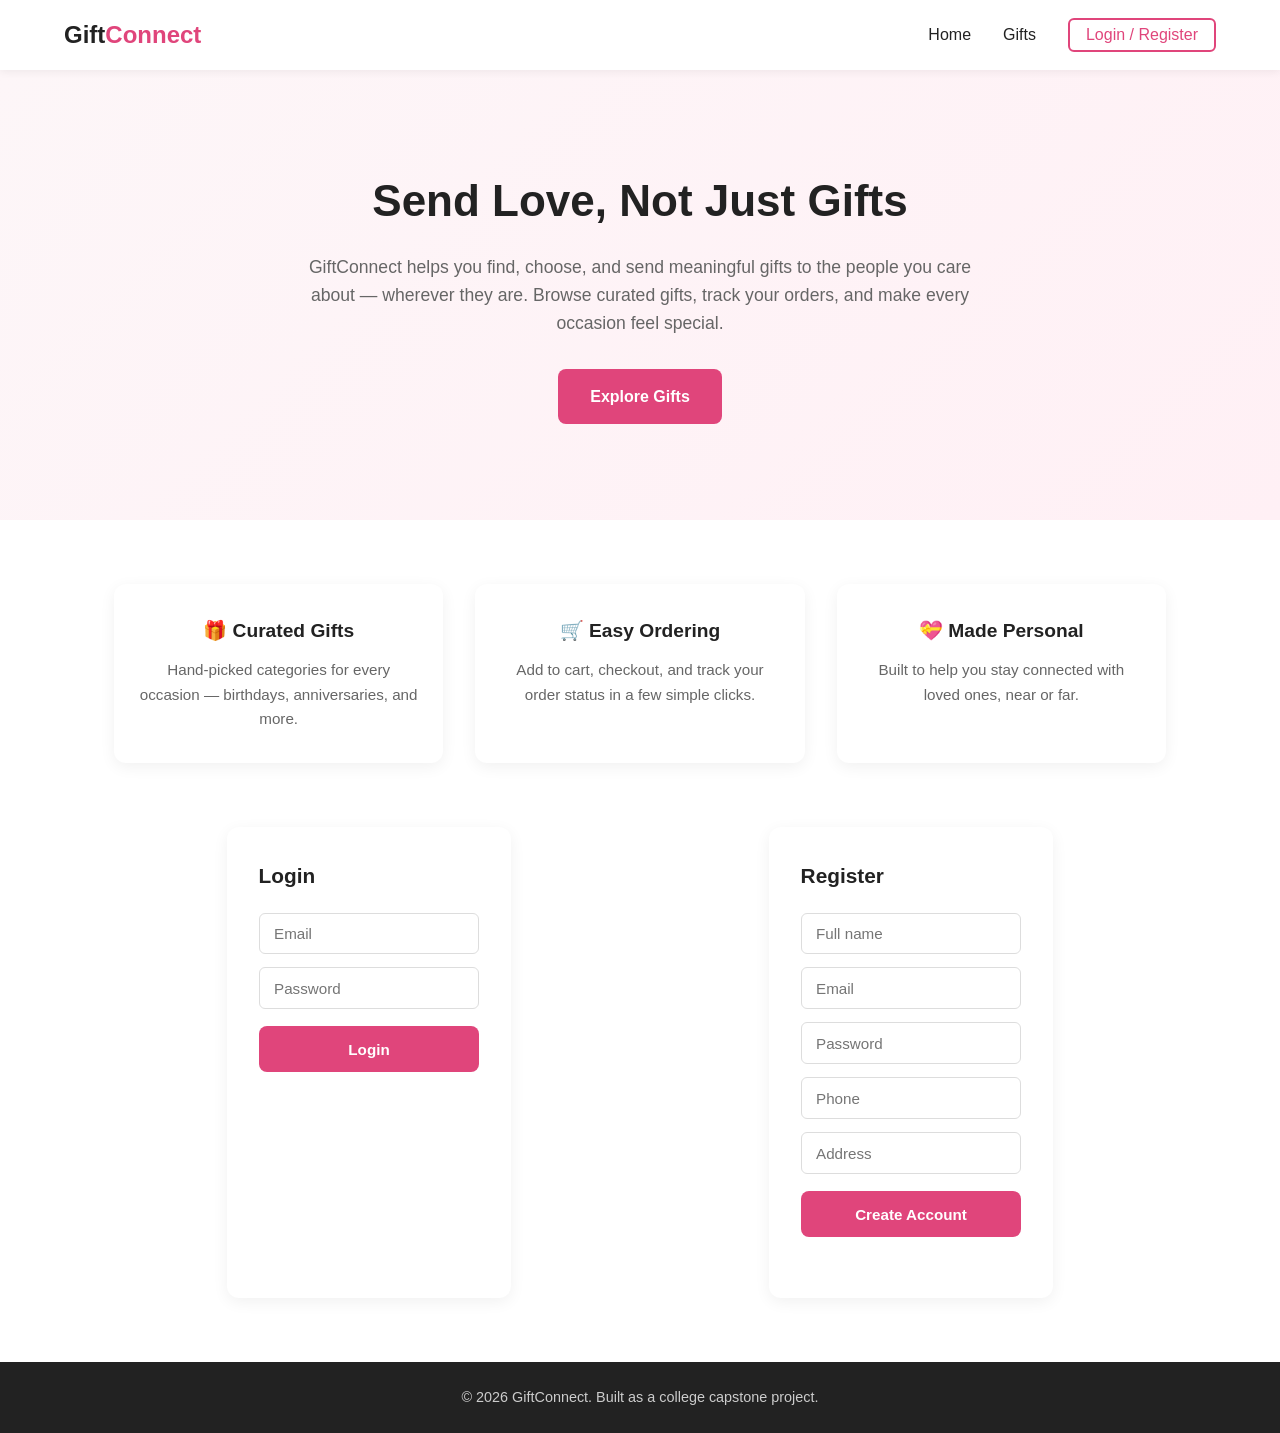
==== src/main/resources/static/cart.html @ c265de92 "Add customer cart and checkout frontend" ====
<!DOCTYPE html>
<html lang="en">
<head>
    <meta charset="UTF-8">
    <meta name="viewport" content="width=device-width, initial-scale=1.0">
    <title>Your Cart | GiftConnect</title>
    <link rel="stylesheet" href="css/style.css">
    <link rel="stylesheet" href="css/cart.css">
</head>
<body>

    <header class="app-navbar">
        <div class="app-nav-container">
            <a href="dashboard.html" class="logo">Gift<span>Connect</span></a>
            <ul class="app-nav-links">
                <li><a href="dashboard.html">Dashboard</a></li>
                <li><a href="categories.html">Categories</a></li>
                <li><a href="products.html">Products</a></li>
                <li><a href="orders.html">Orders</a></li>
                <li><a href="cart.html" class="active">Cart<span class="cart-count" id="cartCount"></span></a></li>
            </ul>
            <div class="app-nav-user">
                <span id="currentUserEmail">…</span>
                <button class="btn-small delete" id="navLogoutBtn">Logout</button>
            </div>
        </div>
    </header>

    <main class="app-main">
        <div class="page-header">
            <h1>Your cart</h1>
        </div>

        <div id="cartMessage" class="cart-notice" style="display:none;"></div>

        <div id="cartContent" style="display:none;">
            <table class="data-table">
                <thead>
                    <tr>
                        <th>Item</th>
                        <th>Price</th>
                        <th>Quantity</th>
                        <th>Subtotal</th>
                        <th></th>
                    </tr>
                </thead>
                <tbody id="cartTableBody">
                    <!-- rows injected by cart.js -->
                </tbody>
            </table>

            <div class="cart-summary">
                <div>
                    <div class="cart-total-label">Order total</div>
                    <div class="cart-total" id="cartTotal">₹0.00</div>
                </div>
                <div class="cart-actions">
                    <a href="products.html" class="btn-secondary link-btn">Continue shopping</a>
                    <button type="button" class="btn-primary" id="checkoutBtn">Proceed to checkout</button>
                </div>
                <p class="cart-hint" id="cartHint" style="display:none;"></p>
            </div>
        </div>

        <div class="empty-state" id="cartEmpty" style="display:none;">
            Your cart is empty. <a href="products.html">Browse products</a> to add a gift.
        </div>
    </main>

    <footer class="footer">
        <p>&copy; 2026 GiftConnect. Built as a college capstone project.</p>
    </footer>

    <script src="js/auth-guard.js"></script>
    <script src="js/cart-common.js"></script>
    <script src="js/cart.js"></script>
</body>
</html>
---- src/main/resources/static/css/style.css ----
* {
    margin: 0;
    padding: 0;
    box-sizing: border-box;
}

:root {
    --primary: #e0457b;
    --primary-dark: #b8305f;
    --text-dark: #222;
    --text-light: #666;
    --bg-light: #fdf6f8;
}

body {
    font-family: 'Segoe UI', Tahoma, Geneva, Verdana, sans-serif;
    color: var(--text-dark);
    line-height: 1.6;
}

a {
    text-decoration: none;
    color: inherit;
}

/* ===== Navbar ===== */
.navbar {
    position: sticky;
    top: 0;
    background: #fff;
    box-shadow: 0 2px 8px rgba(0, 0, 0, 0.06);
    z-index: 100;
}

.nav-container {
    max-width: 1200px;
    margin: 0 auto;
    display: flex;
    align-items: center;
    justify-content: space-between;
    padding: 1rem 1.5rem;
}

.logo {
    font-size: 1.5rem;
    font-weight: 700;
    color: var(--text-dark);
}

.logo span {
    color: var(--primary);
}

.nav-links {
    list-style: none;
    display: flex;
    align-items: center;
    gap: 2rem;
}

.nav-links a {
    font-weight: 500;
    color: var(--text-dark);
    transition: color 0.2s ease;
}

.nav-links a:hover {
    color: var(--primary);
}

.btn-outline {
    border: 2px solid var(--primary);
    padding: 0.4rem 1rem;
    border-radius: 6px;
    color: var(--primary) !important;
}

.btn-outline:hover {
    background: var(--primary);
    color: #fff !important;
}

.hamburger {
    display: none;
    flex-direction: column;
    gap: 5px;
    background: none;
    border: none;
    cursor: pointer;
}

.hamburger span {
    width: 25px;
    height: 3px;
    background: var(--text-dark);
    border-radius: 2px;
}

/* ===== Hero ===== */
.hero {
    background: linear-gradient(135deg, var(--bg-light), #fff0f5);
    text-align: center;
    padding: 6rem 1.5rem;
}

.hero-content {
    max-width: 700px;
    margin: 0 auto;
}

.hero h1 {
    font-size: 2.75rem;
    margin-bottom: 1rem;
    color: var(--text-dark);
}

.hero p {
    font-size: 1.1rem;
    color: var(--text-light);
    margin-bottom: 2rem;
}

.btn-primary {
    display: inline-block;
    background: var(--primary);
    color: #fff;
    padding: 0.9rem 2rem;
    border-radius: 8px;
    font-weight: 600;
    transition: background 0.2s ease, transform 0.2s ease;
}

.btn-primary:hover {
    background: var(--primary-dark);
    transform: translateY(-2px);
}

/* ===== Features ===== */
.features {
    display: grid;
    grid-template-columns: repeat(auto-fit, minmax(240px, 1fr));
    gap: 2rem;
    max-width: 1100px;
    margin: 4rem auto;
    padding: 0 1.5rem;
}

.feature-card {
    background: #fff;
    border-radius: 12px;
    padding: 2rem 1.5rem;
    text-align: center;
    box-shadow: 0 4px 16px rgba(0, 0, 0, 0.06);
    transition: transform 0.2s ease;
}

.feature-card:hover {
    transform: translateY(-5px);
}

.feature-card h3 {
    margin-bottom: 0.75rem;
    font-size: 1.2rem;
}

.feature-card p {
    color: var(--text-light);
    font-size: 0.95rem;
}

/* ===== Auth Section ===== */
.auth-section {
    max-width: 1100px;
    margin: 2rem auto 4rem;
    padding: 0 1.5rem;
}

.auth-forms {
    display: grid;
    grid-template-columns: repeat(auto-fit, minmax(280px, 1fr));
    gap: 2rem;
}

.auth-card {
    background: #fff;
    border-radius: 12px;
    padding: 2rem;
    box-shadow: 0 4px 16px rgba(0, 0, 0, 0.06);
    max-width: 420px;
    margin: 0 auto;
}

.auth-card h2 {
    margin-bottom: 1.25rem;
    font-size: 1.3rem;
}

.auth-card form {
    display: flex;
    flex-direction: column;
    gap: 0.85rem;
}

.auth-card input {
    padding: 0.7rem 0.9rem;
    border: 1px solid #ddd;
    border-radius: 6px;
    font-size: 0.95rem;
    font-family: inherit;
}

.auth-card input:focus {
    outline: none;
    border-color: var(--primary);
}

.auth-card .btn-primary {
    border: none;
    cursor: pointer;
    font-family: inherit;
    font-size: 0.95rem;
    margin-top: 0.25rem;
}

.form-message {
    margin-top: 0.75rem;
    font-size: 0.9rem;
    min-height: 1.2em;
}

.form-message.success {
    color: #2a8f4a;
}

.form-message.error {
    color: #d33;
}

/* ===== App shell (dashboard / categories / products pages) ===== */
.app-navbar {
    background: #fff;
    box-shadow: 0 2px 8px rgba(0, 0, 0, 0.06);
    position: sticky;
    top: 0;
    z-index: 100;
}

.app-nav-container {
    max-width: 1200px;
    margin: 0 auto;
    display: flex;
    align-items: center;
    justify-content: space-between;
    padding: 1rem 1.5rem;
    flex-wrap: wrap;
    gap: 1rem;
}

.app-nav-links {
    list-style: none;
    display: flex;
    gap: 1.5rem;
    align-items: center;
}

.app-nav-links a {
    font-weight: 500;
    color: var(--text-dark);
    padding: 0.4rem 0.2rem;
    border-bottom: 2px solid transparent;
}

.app-nav-links a:hover,
.app-nav-links a.active {
    color: var(--primary);
    border-bottom-color: var(--primary);
}

.app-nav-user {
    display: flex;
    align-items: center;
    gap: 1rem;
    font-size: 0.9rem;
    color: var(--text-light);
}

.app-main {
    max-width: 1200px;
    margin: 0 auto;
    padding: 2rem 1.5rem 4rem;
}

.page-header {
    display: flex;
    justify-content: space-between;
    align-items: center;
    flex-wrap: wrap;
    gap: 1rem;
    margin-bottom: 1.5rem;
}

.page-header h1 {
    font-size: 1.6rem;
}

.dashboard-tiles {
    display: grid;
    grid-template-columns: repeat(auto-fit, minmax(220px, 1fr));
    gap: 1.5rem;
    margin-top: 2rem;
}

.dashboard-tile {
    background: #fff;
    border-radius: 12px;
    padding: 1.75rem;
    box-shadow: 0 4px 16px rgba(0, 0, 0, 0.06);
    text-align: left;
}

.dashboard-tile h3 {
    margin-bottom: 0.5rem;
}

.dashboard-tile p {
    color: var(--text-light);
    font-size: 0.9rem;
    margin-bottom: 1rem;
}

.toolbar {
    display: flex;
    gap: 0.75rem;
    flex-wrap: wrap;
    align-items: center;
    margin-bottom: 1.5rem;
}

.toolbar input,
.toolbar select {
    padding: 0.55rem 0.8rem;
    border: 1px solid #ddd;
    border-radius: 6px;
    font-size: 0.9rem;
    font-family: inherit;
}

.btn-small {
    padding: 0.4rem 0.9rem;
    border-radius: 6px;
    border: none;
    font-size: 0.85rem;
    cursor: pointer;
    font-family: inherit;
}

.btn-small.edit {
    background: var(--bg-light);
    color: var(--primary-dark);
}

.btn-small.delete {
    background: #fdecec;
    color: #c0392b;
}

.data-table {
    width: 100%;
    border-collapse: collapse;
    background: #fff;
    border-radius: 12px;
    overflow: hidden;
    box-shadow: 0 4px 16px rgba(0, 0, 0, 0.06);
}

.data-table th,
.data-table td {
    text-align: left;
    padding: 0.85rem 1rem;
    border-bottom: 1px solid #f0f0f0;
    font-size: 0.9rem;
}

.data-table th {
    background: var(--bg-light);
    font-weight: 600;
}

.badge {
    display: inline-block;
    padding: 0.2rem 0.6rem;
    border-radius: 20px;
    font-size: 0.75rem;
    font-weight: 600;
}

.badge.in-stock {
    background: #e6f7ec;
    color: #1c7c3c;
}

.badge.out-of-stock {
    background: #fdecec;
    color: #c0392b;
}

.badge.inactive {
    background: #f0f0f0;
    color: #777;
}

.modal-overlay {
    position: fixed;
    inset: 0;
    background: rgba(0, 0, 0, 0.4);
    display: none;
    align-items: center;
    justify-content: center;
    padding: 1rem;
    z-index: 200;
}

.modal-overlay.open {
    display: flex;
}

.modal-box {
    background: #fff;
    border-radius: 12px;
    padding: 2rem;
    max-width: 480px;
    width: 100%;
    max-height: 90vh;
    overflow-y: auto;
}

.modal-box h2 {
    margin-bottom: 1.25rem;
}

.modal-box form {
    display: flex;
    flex-direction: column;
    gap: 0.85rem;
}

.modal-box input,
.modal-box textarea,
.modal-box select {
    padding: 0.7rem 0.9rem;
    border: 1px solid #ddd;
    border-radius: 6px;
    font-size: 0.95rem;
    font-family: inherit;
}

.modal-actions {
    display: flex;
    justify-content: flex-end;
    gap: 0.75rem;
    margin-top: 0.5rem;
}

.btn-secondary {
    background: #eee;
    color: var(--text-dark);
    border: none;
    padding: 0.7rem 1.4rem;
    border-radius: 8px;
    cursor: pointer;
    font-family: inherit;
    font-weight: 600;
}

.empty-state {
    text-align: center;
    color: var(--text-light);
    padding: 3rem 1rem;
}

/* ===== Footer ===== */
.footer {
    background: var(--text-dark);
    color: #ccc;
    text-align: center;
    padding: 1.5rem;
    font-size: 0.9rem;
}

/* ===== Responsive ===== */
@media (max-width: 768px) {
    .nav-links {
        position: absolute;
        top: 100%;
        left: 0;
        right: 0;
        background: #fff;
        flex-direction: column;
        align-items: flex-start;
        padding: 1rem 1.5rem;
        gap: 1rem;
        display: none;
        box-shadow: 0 4px 8px rgba(0, 0, 0, 0.06);
    }

    .nav-links.active {
        display: flex;
    }

    .hamburger {
        display: flex;
    }

    .hero h1 {
        font-size: 2rem;
    }
}
---- src/main/resources/static/css/cart.css ----
/* Cart + checkout styles. Additive: loaded AFTER style.css, reuses its variables. */

.link-btn {
    display: inline-block;
    text-decoration: none;
    text-align: center;
}

button:disabled {
    opacity: 0.55;
    cursor: not-allowed;
}

/* Cart count next to the "Cart" nav link */
.cart-count {
    display: inline-block;
    min-width: 1.25rem;
    margin-left: 0.35rem;
    padding: 0 0.4rem;
    border-radius: 999px;
    background: var(--primary-dark, #b3365a);
    color: #fff;
    font-size: 0.75rem;
    line-height: 1.25rem;
    text-align: center;
}

.cart-count:empty {
    display: none;
}

/* Toast */
.cart-toast {
    position: fixed;
    left: 50%;
    bottom: 1.5rem;
    transform: translateX(-50%) translateY(12px);
    max-width: 90vw;
    padding: 0.75rem 1.25rem;
    border-radius: 8px;
    background: #1f2937;
    color: #fff;
    box-shadow: 0 6px 20px rgba(0, 0, 0, 0.2);
    opacity: 0;
    pointer-events: none;
    transition: opacity 0.2s ease, transform 0.2s ease;
    z-index: 3000;
}

.cart-toast.show {
    opacity: 1;
    transform: translateX(-50%) translateY(0);
}

.cart-toast.error {
    background: #b42318;
}

/* Product card actions (products.html) */
.product-card-actions {
    display: flex;
    gap: 0.5rem;
}

.product-card-actions button {
    flex: 1;
}

/* Inline notices */
.cart-notice {
    margin: 0 0 1rem;
    padding: 0.75rem 1rem;
    border-radius: 8px;
    background: var(--bg-light, #f7f1f3);
    color: var(--text-dark, #222);
}

.cart-notice.error {
    background: #fdecea;
    color: #b42318;
}

/* Cart page */
.cart-line {
    display: flex;
    align-items: center;
    gap: 0.9rem;
}

.cart-thumb {
    width: 56px;
    height: 56px;
    flex-shrink: 0;
    display: flex;
    align-items: center;
    justify-content: center;
    overflow: hidden;
    border-radius: 8px;
    background: var(--bg-light, #f7f1f3);
    font-size: 1.6rem;
}

.cart-thumb img {
    width: 100%;
    height: 100%;
    object-fit: cover;
    display: block;
}

.cart-line-name {
    font-weight: 600;
}

.cart-line-note {
    margin-top: 0.2rem;
    font-size: 0.8rem;
    color: #b42318;
}

.qty-control {
    display: inline-flex;
    align-items: center;
    gap: 0.35rem;
}

.qty-control button {
    width: 2rem;
    height: 2rem;
    border: 1px solid #ddd;
    border-radius: 6px;
    background: #fff;
    font-size: 1rem;
    cursor: pointer;
}

.qty-control input {
    width: 3.5rem;
    padding: 0.4rem;
    border: 1px solid #ddd;
    border-radius: 6px;
    text-align: center;
    font-family: inherit;
}

.cart-summary {
    display: flex;
    flex-wrap: wrap;
    justify-content: space-between;
    align-items: center;
    gap: 1rem;
    margin-top: 1.5rem;
    padding: 1.25rem 1.5rem;
    border-radius: 12px;
    background: #fff;
    box-shadow: 0 4px 16px rgba(0, 0, 0, 0.06);
}

.cart-total-label {
    font-size: 0.85rem;
    color: var(--text-light, #666);
}

.cart-total {
    font-size: 1.4rem;
    font-weight: 700;
}

.cart-actions {
    display: flex;
    flex-wrap: wrap;
    gap: 0.75rem;
}

.cart-actions .btn-primary,
.cart-actions .btn-secondary {
    border: none;
    cursor: pointer;
}

.cart-hint {
    flex-basis: 100%;
    margin: 0;
    font-size: 0.85rem;
    color: #b42318;
}

/* Checkout page */
.checkout-section {
    margin-bottom: 1.5rem;
    padding: 1.5rem;
    border-radius: 12px;
    background: #fff;
    box-shadow: 0 4px 16px rgba(0, 0, 0, 0.06);
}

.checkout-section h2 {
    margin-bottom: 1rem;
    font-size: 1.1rem;
}

.form-grid {
    display: grid;
    grid-template-columns: repeat(2, minmax(0, 1fr));
    gap: 0.75rem 1rem;
}

.form-grid .full {
    grid-column: 1 / -1;
}

.field label {
    display: block;
    margin-bottom: 0.25rem;
    font-size: 0.85rem;
    font-weight: 600;
}

.field input,
.field textarea {
    width: 100%;
    padding: 0.65rem 0.75rem;
    border: 1px solid #ddd;
    border-radius: 6px;
    font-family: inherit;
    font-size: 0.95rem;
}

.review-total {
    margin-top: 1rem;
    text-align: right;
    font-size: 1.2rem;
    font-weight: 700;
}

.payment-options {
    display: grid;
    gap: 0.6rem;
}

.payment-option {
    display: flex;
    align-items: center;
    gap: 0.6rem;
    padding: 0.75rem 1rem;
    border: 1px solid #ddd;
    border-radius: 8px;
    cursor: pointer;
}

.payment-option:has(input:checked) {
    border-color: var(--primary-dark, #b3365a);
    background: var(--bg-light, #f7f1f3);
}

.demo-option {
    display: block;
    margin-top: 0.9rem;
    font-size: 0.85rem;
    color: var(--text-light, #666);
}

.place-order-btn {
    padding: 0.85rem 2rem;
    border: none;
    cursor: pointer;
    font-size: 1rem;
}

.confirmation-box {
    padding: 1.75rem;
    border-radius: 12px;
    background: #fff;
    box-shadow: 0 4px 16px rgba(0, 0, 0, 0.06);
}

.confirmation-box h2 {
    margin-bottom: 0.5rem;
}

.confirmation-box .cart-actions {
    margin-top: 1.25rem;
}

@media (max-width: 600px) {
    .form-grid {
        grid-template-columns: 1fr;
    }

    .cart-actions {
        width: 100%;
    }
}
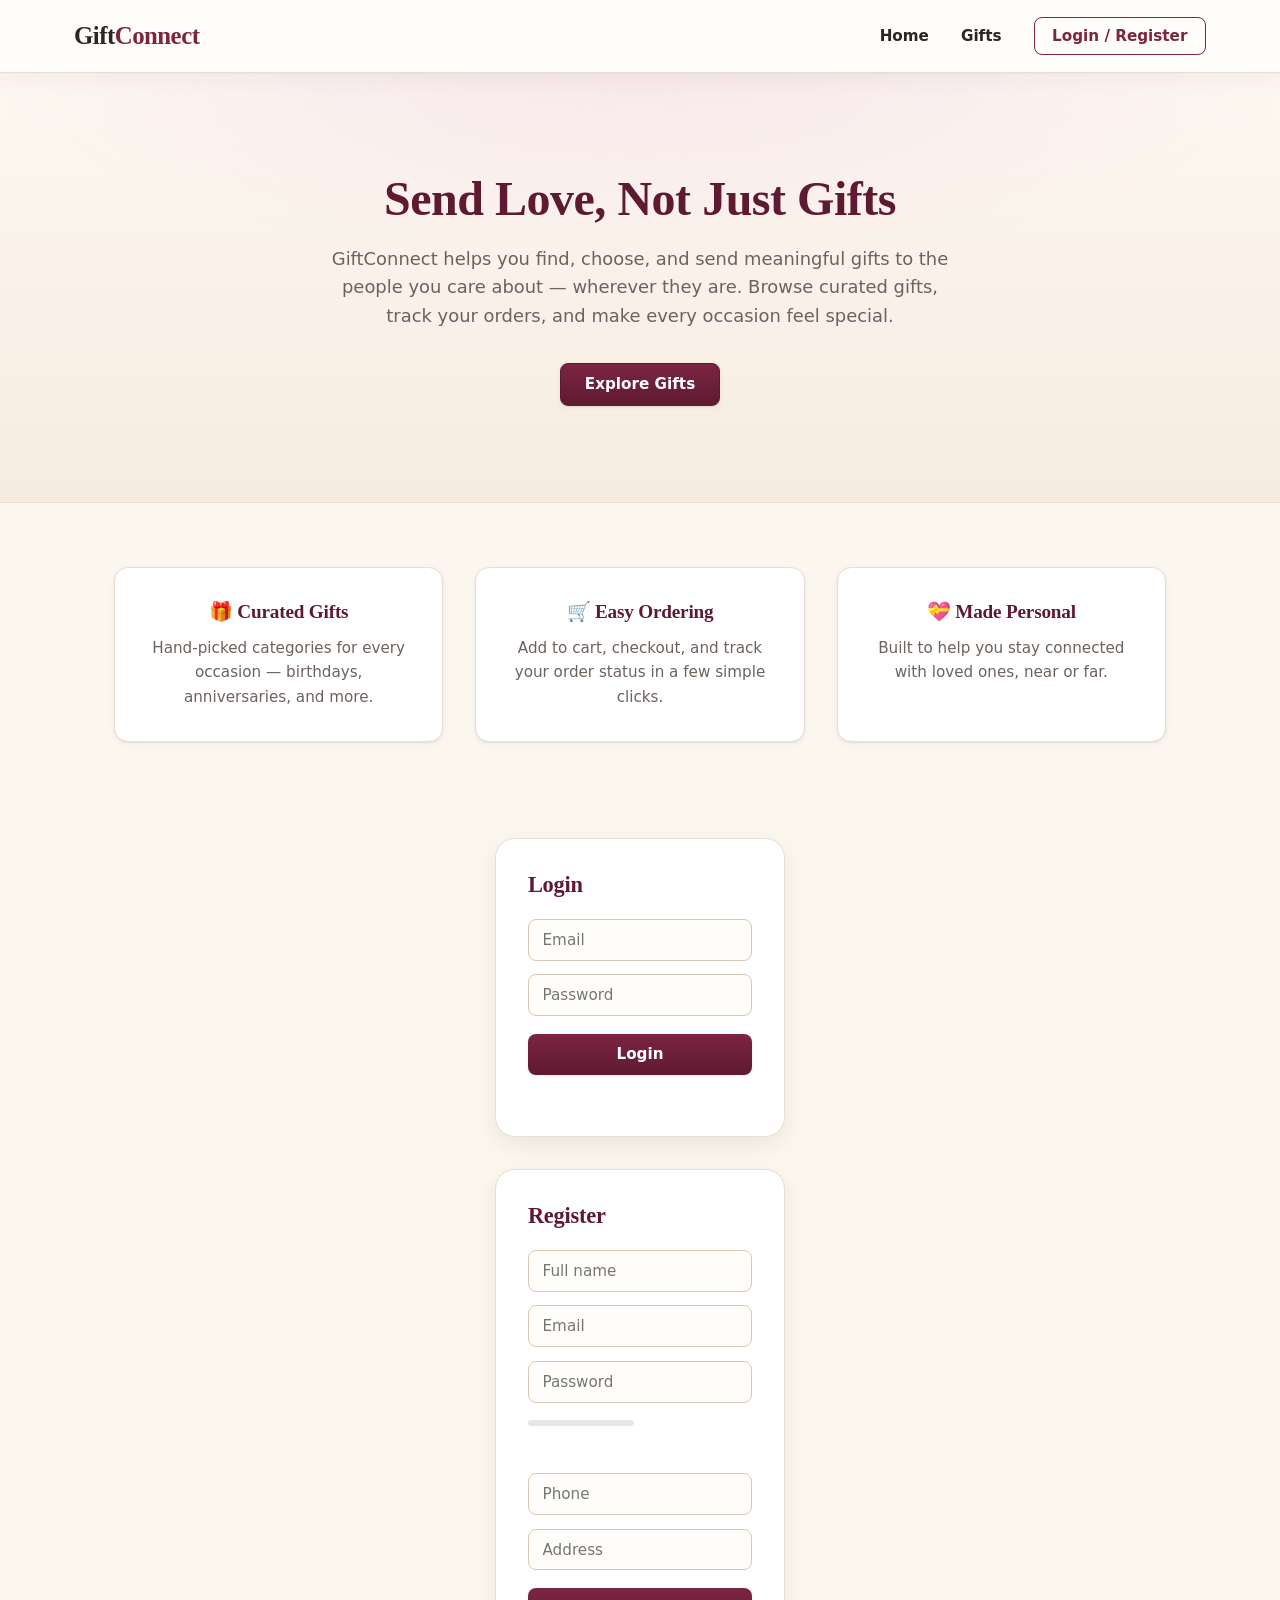
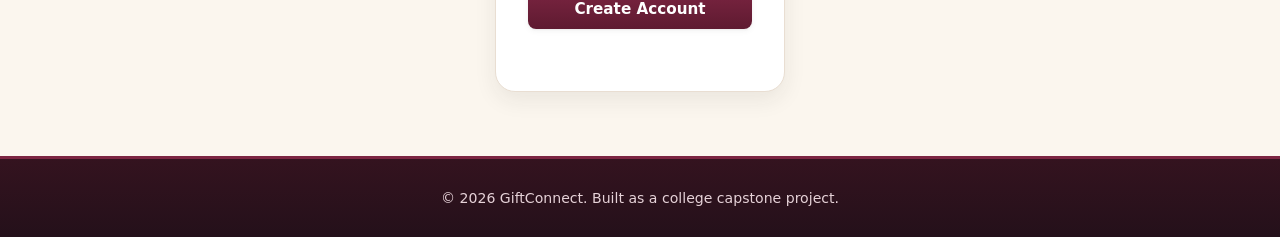
==== commit e77920c6: "feat: add account profile and password management" ====
--- a/src/main/resources/static/cart.html
+++ b/src/main/resources/static/cart.html
@@ -6,6 +6,7 @@
     <title>Your Cart | GiftConnect</title>
     <link rel="stylesheet" href="css/style.css">
     <link rel="stylesheet" href="css/cart.css">
+    <link rel="stylesheet" href="css/theme.css">
 </head>
 <body>
 
@@ -17,6 +18,7 @@
                 <li><a href="categories.html">Categories</a></li>
                 <li><a href="products.html">Products</a></li>
                 <li><a href="orders.html">Orders</a></li>
+                <li><a href="profile.html">Profile</a></li>
                 <li><a href="cart.html" class="active">Cart<span class="cart-count" id="cartCount"></span></a></li>
             </ul>
             <div class="app-nav-user">
--- a/src/main/resources/static/css/style.css
+++ b/src/main/resources/static/css/style.css
@@ -515,3 +515,192 @@
         font-size: 2rem;
     }
 }
+
+/* ===== Product browsing (customer view) ===== */
+.section-heading {
+    font-size: 1.15rem;
+    margin: 0.25rem 0 1rem;
+}
+
+.btn-small.view {
+    background: var(--bg-light);
+    color: var(--primary-dark);
+}
+
+.product-grid {
+    display: grid;
+    grid-template-columns: repeat(auto-fill, minmax(240px, 1fr));
+    gap: 1.5rem;
+    margin-bottom: 2rem;
+}
+
+.product-card {
+    background: #fff;
+    border-radius: 12px;
+    overflow: hidden;
+    box-shadow: 0 4px 16px rgba(0, 0, 0, 0.06);
+    display: flex;
+    flex-direction: column;
+    transition: transform 0.2s ease;
+}
+
+.product-card:hover {
+    transform: translateY(-4px);
+}
+
+.product-card-img-wrap {
+    height: 170px;
+    background: var(--bg-light);
+    display: flex;
+    align-items: center;
+    justify-content: center;
+    flex-shrink: 0;
+}
+
+.product-card-img {
+    width: 100%;
+    height: 100%;
+    object-fit: cover;
+    display: block;
+}
+
+.product-img-placeholder {
+    font-size: 3rem;
+    display: flex;
+    align-items: center;
+    justify-content: center;
+    width: 100%;
+    height: 100%;
+}
+
+.product-card-body {
+    padding: 1rem 1.1rem 1.25rem;
+    display: flex;
+    flex-direction: column;
+    gap: 0.4rem;
+    flex: 1;
+}
+
+.product-card-category {
+    font-size: 0.75rem;
+    font-weight: 600;
+    color: var(--primary-dark);
+    text-transform: uppercase;
+    letter-spacing: 0.03em;
+}
+
+.product-card-name {
+    font-size: 1.05rem;
+    line-height: 1.35;
+}
+
+.product-card-desc {
+    color: var(--text-light);
+    font-size: 0.88rem;
+    display: -webkit-box;
+    -webkit-line-clamp: 3;
+    -webkit-box-orient: vertical;
+    overflow: hidden;
+    min-height: 4em;
+}
+
+.product-card-meta {
+    display: flex;
+    align-items: center;
+    justify-content: space-between;
+    gap: 0.5rem;
+    margin-top: auto;
+    margin-bottom: 0.75rem;
+}
+
+.product-card-price {
+    font-weight: 700;
+    color: var(--text-dark);
+    font-size: 1.05rem;
+}
+
+.product-details-btn {
+    border: none;
+    cursor: pointer;
+    font-family: inherit;
+    font-size: 0.9rem;
+    padding: 0.65rem 1rem;
+    text-align: center;
+}
+
+/* Product details modal */
+.product-detail-box {
+    max-width: 560px;
+}
+
+.product-detail-img {
+    width: 100%;
+    max-height: 300px;
+    object-fit: cover;
+    border-radius: 8px;
+    margin-bottom: 1.25rem;
+}
+
+.product-detail-placeholder {
+    height: 220px;
+    border-radius: 8px;
+    background: var(--bg-light);
+    margin-bottom: 1.25rem;
+    font-size: 4rem;
+}
+
+.product-detail-price {
+    font-size: 1.4rem;
+    font-weight: 700;
+    color: var(--primary-dark);
+    margin: 0.25rem 0 0.75rem;
+}
+
+.product-detail-desc {
+    color: var(--text-light);
+    margin-bottom: 1rem;
+}
+
+.product-detail-stock {
+    margin-bottom: 0.5rem;
+}
+
+/* ===== Phase 1: Password strength meter (register form) ===== */
+.pw-strength {
+    display: flex;
+    align-items: center;
+    gap: 0.5rem;
+    margin: 0.25rem 0 0.5rem;
+}
+.pw-strength-track {
+    flex: 1;
+    height: 6px;
+    background: #e5e7eb;
+    border-radius: 3px;
+    overflow: hidden;
+}
+.pw-strength-track > div {
+    height: 100%;
+    width: 0;
+    background: #d1d5db;
+    border-radius: 3px;
+    transition: width 0.25s ease, background-color 0.25s ease;
+}
+.pw-strength > span {
+    font-size: 0.8rem;
+    min-width: 110px;
+}
+.pw-hints {
+    list-style: none;
+    margin: 0 0 0.75rem;
+    padding: 0;
+    font-size: 0.78rem;
+    color: var(--text-light);
+}
+.pw-hints li::before { content: '( ) '; }
+.pw-hints li.ok { color: #16a34a; }
+.pw-hints li.ok::before { content: '( ) '; }
+
+/* ===== Phase 1: form message colors (OTP page reuses .form-message) ===== */
+.form-message.error { color: #dc2626; }
+.form-message.success { color: #16a34a; }
--- a/src/main/resources/static/css/theme.css
+++ b/src/main/resources/static/css/theme.css
@@ -0,0 +1,751 @@
+/* ============================================================================
+   GiftConnect — shared design system (Phase 1)
+   ----------------------------------------------------------------------------
+   Loaded LAST on every page (after style.css and cart.css) so it refines the
+   existing visual language without discarding it:
+     • re-declares the existing custom properties (--primary, --text-dark,
+       --text-light, --bg-light, --primary-dark) so older rules keep working,
+     • adds a warm, premium token set and reusable component polish.
+   Purely presentational. No behavior, layout structure, or JS hooks change.
+   ========================================================================== */
+
+/* ---------------------------------------------------------------- 1. Tokens */
+:root {
+    /* Typography */
+    --font-display: Georgia, "Iowan Old Style", "Palatino Linotype", "Times New Roman", serif;
+    --font-body: "Segoe UI", system-ui, -apple-system, BlinkMacSystemFont, Roboto, Helvetica, Arial, sans-serif;
+
+    /* Surfaces — warm ivory / cream */
+    --bg: #fbf6ee;
+    --bg-2: #f6ece0;
+    --surface: #ffffff;
+    --surface-2: #fbf3ea;
+    --bg-light: #f7ece0;          /* reused by existing rules */
+
+    /* Brand — deep plum / burgundy + soft blush */
+    --primary: #7c2542;
+    --primary-dark: #5e1a30;
+    --primary-soft: #f2dbe2;
+    --blush: #f7e3ea;
+    --blush-2: #ecccd8;
+    --accent: #c07a8f;
+
+    /* Text */
+    --text-dark: #2c2523;         /* charcoal */
+    --text-light: #6d625c;
+    --text-invert: #fdf8f2;
+
+    /* Lines */
+    --border: #e9ded2;
+    --border-strong: #d9c8b7;
+
+    /* Semantic */
+    --success: #1f7a45;
+    --success-bg: #e6f6ec;
+    --danger: #b3261e;
+    --danger-bg: #fbe9e7;
+    --warning: #9a6700;
+
+    /* Focus + elevation */
+    --focus: #b8567a;
+    --ring: 0 0 0 3px rgba(184, 86, 122, 0.35);
+    --shadow-sm: 0 1px 2px rgba(44, 37, 35, 0.06), 0 2px 6px rgba(44, 37, 35, 0.05);
+    --shadow: 0 8px 22px rgba(44, 37, 35, 0.08);
+    --shadow-lg: 0 20px 48px rgba(44, 37, 35, 0.16);
+
+    /* Shape + motion */
+    --radius-sm: 8px;
+    --radius: 14px;
+    --radius-lg: 20px;
+    --radius-pill: 999px;
+    --transition: 160ms ease;
+    --maxw: 1180px;
+}
+
+/* --------------------------------------------------------- 2. Base / reset */
+html {
+    -webkit-text-size-adjust: 100%;
+}
+
+body {
+    background: var(--bg);
+    color: var(--text-dark);
+    font-family: var(--font-body);
+    font-size: 16px;
+    line-height: 1.6;
+    min-height: 100vh;
+    display: flex;
+    flex-direction: column;
+}
+
+body > main,
+body > .app-main {
+    flex: 1 0 auto;
+}
+
+h1, h2, h3, h4 {
+    font-family: var(--font-display);
+    color: var(--text-dark);
+    line-height: 1.25;
+    letter-spacing: -0.01em;
+}
+
+p {
+    color: var(--text-light);
+}
+
+/* Visible, high-contrast keyboard focus everywhere (accessibility). */
+:where(a, button, input, select, textarea, summary, [tabindex]):focus-visible {
+    outline: 2px solid var(--focus);
+    outline-offset: 2px;
+    border-radius: 4px;
+}
+
+/* ------------------------------------------------------------ 3. Buttons */
+.btn-primary,
+.btn-secondary,
+.btn-outline {
+    display: inline-flex;
+    align-items: center;
+    justify-content: center;
+    gap: 0.5rem;
+    font-family: var(--font-body);
+    font-weight: 600;
+    font-size: 0.95rem;
+    line-height: 1.2;
+    padding: 0.72rem 1.5rem;
+    border-radius: var(--radius-sm);
+    text-align: center;
+    cursor: pointer;
+    transition: transform var(--transition), box-shadow var(--transition),
+                background-color var(--transition), filter var(--transition),
+                color var(--transition), border-color var(--transition);
+}
+
+.btn-primary {
+    background: linear-gradient(180deg, var(--primary), var(--primary-dark));
+    color: #fff;
+    border: 1px solid var(--primary-dark);
+    box-shadow: var(--shadow-sm);
+}
+
+.btn-primary:hover {
+    background: linear-gradient(180deg, #8a2c4c, var(--primary-dark));
+    transform: translateY(-1px);
+    box-shadow: var(--shadow);
+}
+
+.btn-secondary {
+    background: var(--surface);
+    color: var(--text-dark);
+    border: 1px solid var(--border-strong);
+    box-shadow: var(--shadow-sm);
+}
+
+.btn-secondary:hover {
+    background: var(--surface-2);
+    border-color: var(--accent);
+    transform: translateY(-1px);
+}
+
+.btn-outline {
+    border: 1.5px solid var(--primary);
+    color: var(--primary) !important;
+    background: transparent;
+    padding: 0.55rem 1.1rem;
+}
+
+.btn-outline:hover {
+    background: var(--primary);
+    color: #fff !important;
+}
+
+.btn-primary:active,
+.btn-secondary:active,
+.btn-outline:active {
+    transform: translateY(0);
+}
+
+.btn-primary:disabled,
+.btn-secondary:disabled,
+.btn-outline:disabled,
+button:disabled {
+    opacity: 0.55;
+    cursor: not-allowed;
+    transform: none;
+    box-shadow: none;
+}
+
+/* Small action buttons used across management tables. */
+.btn-small {
+    display: inline-flex;
+    align-items: center;
+    gap: 0.3rem;
+    padding: 0.42rem 0.9rem;
+    border-radius: var(--radius-pill);
+    border: 1px solid transparent;
+    background: var(--surface-2);
+    color: var(--text-dark);
+    font-family: var(--font-body);
+    font-size: 0.82rem;
+    font-weight: 600;
+    cursor: pointer;
+    transition: background-color var(--transition), color var(--transition),
+                border-color var(--transition), transform var(--transition);
+}
+
+.btn-small:hover {
+    transform: translateY(-1px);
+}
+
+.btn-small.edit,
+.btn-small.view {
+    background: var(--primary-soft);
+    color: var(--primary-dark);
+}
+
+.btn-small.edit:hover,
+.btn-small.view:hover {
+    background: var(--blush-2);
+}
+
+.btn-small.delete {
+    background: var(--danger-bg);
+    color: var(--danger);
+}
+
+.btn-small.delete:hover {
+    background: #f5d6d3;
+}
+
+/* ------------------------------------------------------------- 4. Forms */
+.auth-card input,
+.modal-box input,
+.modal-box textarea,
+.modal-box select,
+.field input,
+.field textarea,
+.otp-input {
+    width: 100%;
+    padding: 0.68rem 0.85rem;
+    border: 1px solid var(--border-strong);
+    border-radius: var(--radius-sm);
+    background: #fffdfa;
+    color: var(--text-dark);
+    font-family: var(--font-body);
+    font-size: 0.95rem;
+    transition: border-color var(--transition), box-shadow var(--transition),
+                background-color var(--transition);
+}
+
+.toolbar input,
+.toolbar select {
+    padding: 0.58rem 0.85rem;
+    border: 1px solid var(--border-strong);
+    border-radius: var(--radius-sm);
+    background: #fffdfa;
+    color: var(--text-dark);
+    font-family: var(--font-body);
+    font-size: 0.9rem;
+    transition: border-color var(--transition), box-shadow var(--transition);
+}
+
+.auth-card input:focus,
+.modal-box input:focus,
+.modal-box textarea:focus,
+.modal-box select:focus,
+.field input:focus,
+.field textarea:focus,
+.otp-input:focus,
+.toolbar input:focus,
+.toolbar select:focus {
+    outline: none;
+    border-color: var(--primary);
+    box-shadow: var(--ring);
+    background: #fff;
+}
+
+.field label,
+.demo-option {
+    color: var(--text-dark);
+}
+
+/* --------------------------------------------------- 5. Header / app shell */
+.navbar,
+.app-navbar {
+    background: rgba(255, 253, 250, 0.92);
+    -webkit-backdrop-filter: saturate(140%) blur(8px);
+    backdrop-filter: saturate(140%) blur(8px);
+    border-bottom: 1px solid var(--border);
+    box-shadow: 0 1px 0 rgba(44, 37, 35, 0.02), 0 8px 20px rgba(44, 37, 35, 0.04);
+}
+
+.nav-container,
+.app-nav-container {
+    max-width: var(--maxw);
+}
+
+.logo {
+    font-family: var(--font-display);
+    font-size: 1.55rem;
+    font-weight: 700;
+    letter-spacing: -0.02em;
+    color: var(--text-dark);
+}
+
+.logo span {
+    color: var(--primary);
+}
+
+.nav-links a,
+.app-nav-links a {
+    font-weight: 600;
+    font-size: 0.95rem;
+    color: var(--text-dark);
+}
+
+.app-nav-links a {
+    position: relative;
+    padding: 0.45rem 0.15rem;
+    border-bottom: 2px solid transparent;
+    transition: color var(--transition), border-color var(--transition);
+}
+
+.app-nav-links a:hover,
+.app-nav-links a.active {
+    color: var(--primary);
+    border-bottom-color: var(--primary);
+}
+
+.nav-links a:hover {
+    color: var(--primary);
+}
+
+.hamburger span {
+    background: var(--primary-dark);
+}
+
+.app-nav-user {
+    color: var(--text-light);
+    font-size: 0.88rem;
+}
+
+.app-main {
+    width: 100%;
+    max-width: var(--maxw);
+    margin: 0 auto;
+    padding: 2.25rem 1.5rem 4rem;
+}
+
+.page-header {
+    padding-bottom: 1rem;
+    border-bottom: 1px solid var(--border);
+}
+
+.page-header h1 {
+    font-size: 1.9rem;
+    color: var(--primary-dark);
+}
+
+.section-heading {
+    font-size: 1.2rem;
+    color: var(--primary-dark);
+    padding-bottom: 0.4rem;
+}
+
+.toolbar {
+    gap: 0.65rem;
+}
+
+/* ------------------------------------------------------- 6. Hero / landing */
+.hero {
+    background:
+        radial-gradient(1100px 380px at 50% -10%, rgba(247, 227, 234, 0.9) 0%, rgba(247, 227, 234, 0) 62%),
+        linear-gradient(180deg, #fdf8f1, #f6ebe0);
+    border-bottom: 1px solid var(--border);
+}
+
+.hero h1 {
+    font-size: 3rem;
+    color: var(--primary-dark);
+}
+
+.hero p {
+    font-size: 1.12rem;
+    max-width: 620px;
+    margin-left: auto;
+    margin-right: auto;
+}
+
+/* ------------------------------------------------------------- 7. Cards */
+.feature-card,
+.auth-card,
+.dashboard-tile,
+.product-card,
+.checkout-section,
+.cart-summary,
+.confirmation-box {
+    background: var(--surface);
+    border: 1px solid var(--border);
+    border-radius: var(--radius);
+    box-shadow: var(--shadow-sm);
+}
+
+.feature-card,
+.dashboard-tile {
+    transition: transform var(--transition), box-shadow var(--transition),
+                border-color var(--transition);
+}
+
+.feature-card:hover,
+.dashboard-tile:hover {
+    transform: translateY(-4px);
+    box-shadow: var(--shadow);
+    border-color: var(--blush-2);
+}
+
+.feature-card h3 {
+    color: var(--primary-dark);
+}
+
+.auth-card {
+    border-radius: var(--radius-lg);
+    box-shadow: var(--shadow);
+}
+
+.auth-card h2 {
+    color: var(--primary-dark);
+    font-size: 1.4rem;
+}
+
+.dashboard-tile h3 {
+    color: var(--primary-dark);
+}
+
+/* ------------------------------------------------------------ 8. Tables */
+.data-table {
+    border: 1px solid var(--border);
+    border-radius: var(--radius);
+    box-shadow: var(--shadow-sm);
+}
+
+.data-table th,
+.data-table td {
+    border-bottom: 1px solid var(--border);
+}
+
+.data-table th {
+    background: var(--surface-2);
+    color: var(--primary-dark);
+    font-family: var(--font-body);
+    font-size: 0.78rem;
+    letter-spacing: 0.04em;
+    text-transform: uppercase;
+}
+
+.data-table tbody tr {
+    transition: background-color var(--transition);
+}
+
+.data-table tbody tr:hover {
+    background: #fdf6ef;
+}
+
+.data-table tbody tr:last-child td {
+    border-bottom: none;
+}
+
+/* ------------------------------------------------------- 9. Badges/pills */
+.badge {
+    border-radius: var(--radius-pill);
+    letter-spacing: 0.02em;
+}
+
+.badge.in-stock {
+    background: var(--success-bg);
+    color: var(--success);
+}
+
+.badge.out-of-stock {
+    background: var(--danger-bg);
+    color: var(--danger);
+}
+
+.badge.inactive {
+    background: #f1ece6;
+    color: #7a6f66;
+}
+
+.status-pill.success {
+    background: var(--success-bg);
+    color: var(--success);
+}
+
+.status-pill.failure {
+    background: var(--danger-bg);
+    color: var(--danger);
+}
+
+.role-pill.admin {
+    background: var(--primary-soft);
+    color: var(--primary-dark);
+}
+
+.role-pill.seller {
+    background: #e7eefc;
+    color: #1e4e8c;
+}
+
+.role-pill.customer {
+    background: #f1ece6;
+    color: #5d544d;
+}
+
+.account-pill.active {
+    background: var(--success-bg);
+    color: var(--success);
+}
+
+.account-pill.inactive {
+    background: var(--danger-bg);
+    color: var(--danger);
+}
+
+.verified-yes {
+    color: var(--success);
+    font-weight: 600;
+}
+
+.verified-no {
+    color: var(--danger);
+    font-weight: 600;
+}
+
+/* ----------------------------------------------------------- 10. Modals */
+.modal-overlay {
+    background: rgba(44, 20, 30, 0.5);
+    -webkit-backdrop-filter: blur(3px);
+    backdrop-filter: blur(3px);
+}
+
+.modal-box {
+    border: 1px solid var(--border);
+    border-radius: var(--radius-lg);
+    box-shadow: var(--shadow-lg);
+}
+
+.modal-box h2 {
+    color: var(--primary-dark);
+}
+
+/* -------------------------------------------------- 11. Messages / notices */
+.form-message.success {
+    color: var(--success);
+}
+
+.form-message.error {
+    color: var(--danger);
+}
+
+.cart-notice {
+    border: 1px solid var(--border);
+    border-left: 4px solid var(--accent);
+    background: var(--surface-2);
+    color: var(--text-dark);
+}
+
+.cart-notice.error {
+    border-left-color: var(--danger);
+    background: var(--danger-bg);
+    color: var(--danger);
+}
+
+.empty-state {
+    border: 1px dashed var(--border-strong);
+    border-radius: var(--radius);
+    background: rgba(255, 255, 255, 0.6);
+    margin-top: 0.5rem;
+}
+
+.cart-toast {
+    border-radius: var(--radius-sm);
+    background: var(--primary-dark);
+    box-shadow: var(--shadow-lg);
+}
+
+.cart-toast.error {
+    background: var(--danger);
+}
+
+/* ------------------------------------------------- 12. Products / cart */
+.product-card:hover {
+    box-shadow: var(--shadow);
+    border-color: var(--blush-2);
+}
+
+.product-card-img-wrap,
+.product-detail-placeholder {
+    background: linear-gradient(180deg, var(--blush), var(--surface-2));
+}
+
+.product-card-category {
+    color: var(--primary);
+    letter-spacing: 0.06em;
+}
+
+.product-card-price,
+.product-detail-price {
+    color: var(--primary-dark);
+}
+
+.product-details-btn {
+    border-radius: var(--radius-sm);
+}
+
+/* --------------------------------------------------- 13. Checkout detail */
+.payment-option {
+    border: 1px solid var(--border-strong);
+    border-radius: var(--radius-sm);
+    background: #fffdfa;
+    transition: border-color var(--transition), background-color var(--transition);
+}
+
+.payment-option:hover {
+    border-color: var(--accent);
+}
+
+.payment-option:has(input:checked) {
+    border-color: var(--primary);
+    background: var(--primary-soft);
+}
+
+.checkout-section h2 {
+    color: var(--primary-dark);
+}
+
+.cart-total,
+.review-total {
+    color: var(--primary-dark);
+}
+
+.qty-control button {
+    border-color: var(--border-strong);
+    border-radius: var(--radius-sm);
+    transition: background-color var(--transition), border-color var(--transition);
+}
+
+.qty-control button:hover {
+    background: var(--primary-soft);
+    border-color: var(--accent);
+}
+
+/* --------------------------------------------------- 14. Admin widgets */
+.admin-stat {
+    background: var(--surface);
+    border: 1px solid var(--border);
+    border-radius: var(--radius);
+    box-shadow: var(--shadow-sm);
+}
+
+.admin-stat .value {
+    font-family: var(--font-display);
+    color: var(--primary);
+}
+
+.admin-stat.alert .value {
+    color: var(--danger);
+}
+
+.detail-grid dt {
+    color: var(--text-light);
+}
+
+/* --------------------------------------------------------- 15. OTP page */
+.otp-input {
+    letter-spacing: 0.5rem;
+    font-weight: 600;
+}
+
+.otp-card {
+    box-shadow: var(--shadow);
+}
+
+/* ----------------------------------------------------------- 16. Footer */
+.footer {
+    background: linear-gradient(180deg, #34131f, #24101a);
+    color: #e6d2d8;
+    border-top: 3px solid var(--primary);
+    padding: 1.75rem 1.5rem;
+    font-size: 0.88rem;
+}
+
+.footer p {
+    color: #e6d2d8;
+    margin: 0;
+}
+
+/* ------------------------------------------------------ 17. Responsive */
+@media (max-width: 860px) {
+    .app-nav-container {
+        gap: 0.6rem;
+    }
+
+    .app-nav-links {
+        width: 100%;
+        justify-content: flex-start;
+        flex-wrap: wrap;
+        gap: 0.4rem 1rem;
+    }
+
+    .page-header h1 {
+        font-size: 1.6rem;
+    }
+}
+
+@media (max-width: 640px) {
+    .app-main {
+        padding: 1.5rem 1rem 3rem;
+    }
+
+    .nav-container,
+    .app-nav-container {
+        padding: 0.85rem 1rem;
+    }
+
+    .hero {
+        padding: 4rem 1.25rem;
+    }
+
+    .hero h1 {
+        font-size: 2.15rem;
+    }
+
+    .toolbar input,
+    .toolbar select {
+        flex: 1 1 160px;
+    }
+
+    .btn-primary,
+    .btn-secondary {
+        padding: 0.7rem 1.2rem;
+    }
+}
+
+/* Respect users who prefer less motion. */
+@media (prefers-reduced-motion: reduce) {
+    *,
+    *::before,
+    *::after {
+        transition-duration: 0.01ms !important;
+        animation-duration: 0.01ms !important;
+        scroll-behavior: auto !important;
+    }
+
+    .feature-card:hover,
+    .dashboard-tile:hover,
+    .btn-primary:hover,
+    .btn-secondary:hover,
+    .btn-small:hover {
+        transform: none;
+    }
+}
